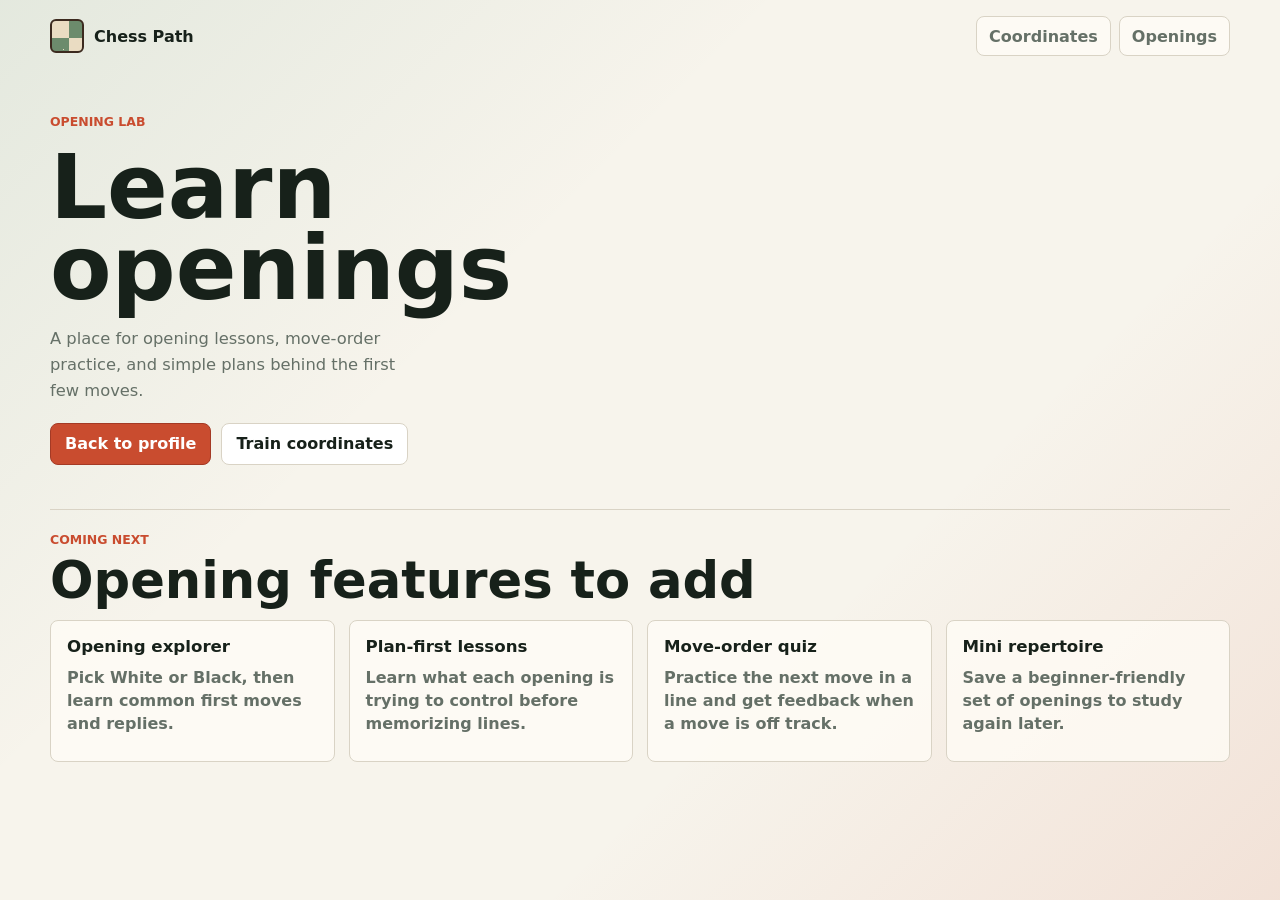
==== openings.html @ ea88ca1f "Add profile dashboard" ====
<!doctype html>
<html lang="en">
  <head>
    <meta charset="utf-8">
    <meta name="viewport" content="width=device-width, initial-scale=1">
    <title>Learn Chess Openings</title>
    <link rel="stylesheet" href="styles.css">
  </head>
  <body class="has-nav">
    <header class="top-nav" aria-label="Main navigation">
      <a class="brand" href="index.html" aria-label="Chess Path home">
        <span class="brand-mark" aria-hidden="true"></span>
        <span>Chess Path</span>
      </a>
      <nav class="nav-links" aria-label="Lessons">
        <a href="coordinates.html">Coordinates</a>
        <a href="openings.html">Openings</a>
      </nav>
    </header>

    <main class="detail-shell">
      <section class="detail-hero" aria-labelledby="openings-title">
        <p class="eyebrow">Opening Lab</p>
        <h1 id="openings-title">Learn openings</h1>
        <p class="prompt-copy">
          A place for opening lessons, move-order practice, and simple plans behind the first few moves.
        </p>
        <div class="page-actions" aria-label="Page actions">
          <a class="primary-link" href="index.html">Back to profile</a>
          <a class="secondary-link" href="coordinates.html">Train coordinates</a>
        </div>
      </section>

      <section class="roadmap-panel" aria-labelledby="roadmap-title">
        <div class="section-heading">
          <p class="eyebrow">Coming Next</p>
          <h2 id="roadmap-title">Opening features to add</h2>
        </div>
        <div class="roadmap-grid">
          <article>
            <strong>Opening explorer</strong>
            <span>Pick White or Black, then learn common first moves and replies.</span>
          </article>
          <article>
            <strong>Plan-first lessons</strong>
            <span>Learn what each opening is trying to control before memorizing lines.</span>
          </article>
          <article>
            <strong>Move-order quiz</strong>
            <span>Practice the next move in a line and get feedback when a move is off track.</span>
          </article>
          <article>
            <strong>Mini repertoire</strong>
            <span>Save a beginner-friendly set of openings to study again later.</span>
          </article>
        </div>
      </section>
    </main>
  </body>
</html>
---- styles.css ----
:root {
  color-scheme: light;
  --ink: #17211a;
  --muted: #657067;
  --paper: #f7f4ec;
  --panel: #fffdf7;
  --line: #d9d3c5;
  --light-square: #eadcc2;
  --dark-square: #6c8b6c;
  --dark-square-hover: #5f7f61;
  --accent: #c94c2f;
  --accent-soft: #f3c6b5;
  --success: #227653;
  --error: #b53535;
  --shadow: 0 24px 60px rgba(23, 33, 26, 0.16);
}

* {
  box-sizing: border-box;
}

a {
  color: inherit;
  text-decoration: none;
}

body {
  margin: 0;
  min-height: 100vh;
  font-family: Inter, ui-sans-serif, system-ui, -apple-system, BlinkMacSystemFont, "Segoe UI", sans-serif;
  color: var(--ink);
  background:
    linear-gradient(135deg, rgba(34, 118, 83, 0.09), transparent 36%),
    linear-gradient(315deg, rgba(201, 76, 47, 0.11), transparent 34%),
    var(--paper);
}

.top-nav {
  width: min(1180px, calc(100% - 32px));
  min-height: 72px;
  margin: 0 auto;
  display: flex;
  align-items: center;
  justify-content: space-between;
  gap: 16px;
}

.brand,
.nav-links a {
  min-height: 40px;
  display: inline-flex;
  align-items: center;
  border-radius: 8px;
  font-weight: 900;
}

.brand {
  gap: 10px;
}

.brand-mark {
  width: 34px;
  height: 34px;
  border: 2px solid #3c2a1f;
  border-radius: 6px;
  background:
    linear-gradient(45deg, var(--dark-square) 25%, transparent 25%),
    linear-gradient(-45deg, var(--dark-square) 25%, transparent 25%),
    linear-gradient(45deg, transparent 75%, var(--dark-square) 75%),
    linear-gradient(-45deg, transparent 75%, var(--dark-square) 75%),
    var(--light-square);
  background-position: 0 0, 0 17px, 17px -17px, -17px 0;
  background-size: 34px 34px;
}

.nav-links {
  display: flex;
  flex-wrap: wrap;
  justify-content: flex-end;
  gap: 8px;
}

.nav-links a {
  padding: 0 12px;
  border: 1px solid var(--line);
  color: var(--muted);
  background: rgba(255, 253, 247, 0.74);
}

.nav-links a:hover,
.nav-links a:focus-visible {
  color: var(--ink);
  border-color: var(--accent);
  outline: none;
}

button,
input {
  font: inherit;
}

.app-shell {
  width: min(1180px, calc(100% - 32px));
  min-height: 100vh;
  margin: 0 auto;
  display: grid;
  align-items: center;
  padding: 32px 0;
}

.has-nav .app-shell {
  min-height: calc(100vh - 72px);
  padding-top: 16px;
}

.profile-shell,
.detail-shell {
  width: min(1180px, calc(100% - 32px));
  margin: 0 auto;
}

.profile-shell {
  min-height: calc(100vh - 72px);
  display: grid;
  align-items: center;
  padding: 24px 0 44px;
}

.profile-layout {
  display: grid;
  grid-template-columns: minmax(280px, 360px) minmax(0, 1fr);
  gap: clamp(24px, 5vw, 56px);
  align-items: start;
}

.profile-panel {
  display: grid;
  gap: 18px;
  padding: 24px;
  border: 1px solid var(--line);
  border-radius: 8px;
  background: rgba(255, 253, 247, 0.82);
  box-shadow: 0 18px 44px rgba(23, 33, 26, 0.1);
}

.avatar-board {
  width: 104px;
  aspect-ratio: 1;
  display: grid;
  grid-template-columns: repeat(4, 1fr);
  border: 6px solid #3c2a1f;
  border-radius: 8px;
  overflow: hidden;
}

.avatar-board span {
  background: var(--light-square);
}

.avatar-board span:nth-child(5),
.avatar-board span:nth-child(7),
.avatar-board span:nth-child(10),
.avatar-board span:nth-child(12),
.avatar-board span:nth-child(2),
.avatar-board span:nth-child(4),
.avatar-board span:nth-child(13),
.avatar-board span:nth-child(15) {
  background: var(--dark-square);
}

.profile-panel h1 {
  max-width: none;
  font-size: clamp(2.2rem, 5vw, 4.6rem);
}

.profile-stats {
  display: grid;
  gap: 0;
  margin: 4px 0 0;
  border-top: 1px solid var(--line);
}

.profile-stats div {
  display: flex;
  justify-content: space-between;
  gap: 14px;
  padding: 12px 0;
  border-bottom: 1px solid var(--line);
}

.profile-stats dt {
  color: var(--muted);
  font-weight: 800;
}

.profile-stats dd {
  margin: 0;
  font-weight: 900;
  text-align: right;
}

.feature-area {
  display: grid;
  gap: 20px;
}

.section-heading {
  display: grid;
  gap: 8px;
}

.section-heading h2,
.future-panel h2,
.roadmap-panel h2 {
  margin: 0;
  font-size: clamp(1.8rem, 4vw, 3.2rem);
  line-height: 1;
}

.feature-grid {
  display: grid;
  grid-template-columns: repeat(2, minmax(0, 1fr));
  gap: 14px;
}

.feature-card {
  min-height: 118px;
  display: grid;
  grid-template-columns: 52px minmax(0, 1fr) auto;
  gap: 14px;
  align-items: center;
  padding: 16px;
  border: 1px solid var(--line);
  border-radius: 8px;
  background: rgba(255, 253, 247, 0.78);
  box-shadow: 0 12px 30px rgba(23, 33, 26, 0.08);
}

.feature-card:hover,
.feature-card:focus-visible {
  transform: translateY(-2px);
  border-color: var(--accent);
  outline: none;
}

.feature-icon {
  position: relative;
  width: 48px;
  height: 48px;
  border: 1px solid var(--line);
  border-radius: 8px;
  background: #fffaf0;
  overflow: hidden;
}

.grid-icon {
  background:
    linear-gradient(90deg, transparent 47%, rgba(23, 33, 26, 0.38) 48%, rgba(23, 33, 26, 0.38) 52%, transparent 53%),
    linear-gradient(0deg, transparent 47%, rgba(23, 33, 26, 0.38) 48%, rgba(23, 33, 26, 0.38) 52%, transparent 53%),
    var(--light-square);
}

.opening-icon::before,
.opening-icon::after,
.tactics-icon::before,
.tactics-icon::after,
.endgame-icon::before,
.endgame-icon::after,
.review-icon::before,
.review-icon::after,
.challenge-icon::before,
.challenge-icon::after {
  content: "";
  position: absolute;
  background: var(--accent);
}

.opening-icon::before {
  width: 28px;
  height: 4px;
  left: 10px;
  top: 22px;
}

.opening-icon::after {
  width: 4px;
  height: 30px;
  left: 22px;
  top: 9px;
  transform: rotate(36deg);
}

.tactics-icon::before {
  width: 28px;
  height: 6px;
  left: 10px;
  top: 21px;
}

.tactics-icon::after {
  width: 6px;
  height: 28px;
  left: 21px;
  top: 10px;
}

.endgame-icon::before {
  width: 24px;
  height: 24px;
  left: 12px;
  top: 8px;
  border-radius: 50% 50% 4px 4px;
  background: var(--dark-square);
}

.endgame-icon::after {
  width: 30px;
  height: 6px;
  left: 9px;
  bottom: 8px;
  background: var(--dark-square);
}

.review-icon::before {
  width: 26px;
  height: 18px;
  left: 11px;
  top: 10px;
  border: 3px solid var(--dark-square);
  background: transparent;
}

.review-icon::after {
  width: 18px;
  height: 4px;
  left: 15px;
  bottom: 12px;
  box-shadow: 0 7px 0 var(--accent);
}

.challenge-icon::before {
  width: 22px;
  height: 22px;
  left: 13px;
  top: 13px;
  border-radius: 50%;
  background: var(--accent-soft);
}

.challenge-icon::after {
  width: 10px;
  height: 10px;
  left: 19px;
  top: 19px;
  border-radius: 50%;
}

.feature-copy {
  display: grid;
  gap: 6px;
  min-width: 0;
}

.feature-copy strong {
  font-size: 1.05rem;
}

.feature-copy span {
  color: var(--muted);
  line-height: 1.45;
}

.feature-status {
  align-self: start;
  min-width: 58px;
  padding: 5px 8px;
  border: 1px solid var(--line);
  border-radius: 8px;
  color: var(--muted);
  background: #ffffff;
  font-size: 0.75rem;
  font-weight: 900;
  text-align: center;
}

.feature-card.ready .feature-status {
  color: var(--success);
  border-color: rgba(34, 118, 83, 0.35);
}

.feature-card.next .feature-status {
  color: var(--accent);
  border-color: rgba(201, 76, 47, 0.35);
}

.future-panel,
.roadmap-panel {
  display: grid;
  gap: 14px;
  margin-top: 10px;
  padding-top: 22px;
  border-top: 1px solid var(--line);
}

.idea-list {
  display: grid;
  gap: 10px;
  margin: 0;
  padding-left: 20px;
  color: var(--muted);
  line-height: 1.5;
  font-weight: 700;
}

.detail-shell {
  display: grid;
  gap: 34px;
  padding: 42px 0 52px;
}

.detail-hero {
  display: grid;
  gap: 18px;
  max-width: 720px;
}

.detail-hero h1 {
  max-width: none;
}

.page-actions {
  display: flex;
  flex-wrap: wrap;
  gap: 10px;
}

.primary-link,
.secondary-link {
  min-height: 42px;
  display: inline-flex;
  align-items: center;
  border-radius: 8px;
  padding: 0 14px;
  font-weight: 900;
}

.primary-link {
  color: #fff;
  background: var(--accent);
  border: 1px solid #a43a25;
}

.secondary-link {
  color: var(--ink);
  background: #ffffff;
  border: 1px solid var(--line);
}

.roadmap-grid {
  display: grid;
  grid-template-columns: repeat(4, minmax(0, 1fr));
  gap: 14px;
}

.roadmap-grid article {
  min-height: 142px;
  display: grid;
  gap: 10px;
  align-content: start;
  padding: 16px;
  border: 1px solid var(--line);
  border-radius: 8px;
  background: rgba(255, 253, 247, 0.78);
}

.roadmap-grid strong {
  font-size: 1.04rem;
}

.roadmap-grid span {
  color: var(--muted);
  line-height: 1.45;
  font-weight: 700;
}

.trainer {
  display: grid;
  grid-template-columns: minmax(280px, 390px) minmax(320px, 1fr);
  gap: clamp(24px, 5vw, 64px);
  align-items: center;
}

.lesson-panel {
  display: grid;
  gap: 20px;
}

.eyebrow {
  margin: 0;
  color: var(--accent);
  font-size: 0.78rem;
  font-weight: 800;
  letter-spacing: 0;
  text-transform: uppercase;
}

h1 {
  margin: 0;
  font-size: clamp(2.4rem, 7vw, 5.8rem);
  line-height: 0.9;
  letter-spacing: 0;
  max-width: 8ch;
}

.prompt-copy {
  margin: 0;
  max-width: 36ch;
  color: var(--muted);
  font-size: 1.02rem;
  line-height: 1.6;
}

.target-card,
.stats-grid,
.controls {
  border: 1px solid var(--line);
  background: rgba(255, 253, 247, 0.78);
  box-shadow: 0 12px 36px rgba(23, 33, 26, 0.08);
  backdrop-filter: blur(10px);
}

.target-card {
  display: grid;
  gap: 6px;
  width: min(100%, 300px);
  padding: 18px;
  border-radius: 8px;
}

.target-label,
.stats-grid span {
  color: var(--muted);
  font-size: 0.78rem;
  font-weight: 700;
  text-transform: uppercase;
}

#target-square {
  font-size: clamp(3rem, 8vw, 5rem);
  line-height: 0.95;
}

.feedback {
  min-height: 1.45em;
  color: var(--muted);
  font-weight: 700;
}

.feedback.correct {
  color: var(--success);
}

.feedback.wrong {
  color: var(--error);
}

.stats-grid {
  display: grid;
  grid-template-columns: repeat(3, minmax(0, 1fr));
  width: min(100%, 380px);
  border-radius: 8px;
  overflow: hidden;
}

.stats-grid div {
  display: grid;
  gap: 4px;
  padding: 14px;
}

.stats-grid div + div {
  border-left: 1px solid var(--line);
}

.stats-grid strong {
  font-size: 1.45rem;
}

.controls {
  display: flex;
  flex-wrap: wrap;
  gap: 10px;
  width: min(100%, 480px);
  padding: 12px;
  border-radius: 8px;
}

button {
  min-height: 42px;
  border: 1px solid #a43a25;
  border-radius: 8px;
  padding: 0 14px;
  color: #fff;
  background: var(--accent);
  font-weight: 800;
  cursor: pointer;
}

button:hover {
  filter: brightness(0.94);
}

button.secondary {
  color: var(--ink);
  border-color: var(--line);
  background: #ffffff;
}

.toggle {
  min-height: 42px;
  display: inline-flex;
  align-items: center;
  gap: 8px;
  padding: 0 8px;
  color: var(--muted);
  font-weight: 700;
  cursor: pointer;
}

.toggle input {
  width: 18px;
  height: 18px;
  accent-color: var(--accent);
}

.board-wrap {
  display: grid;
  place-items: center;
}

.board {
  width: min(78vh, 100%, 720px);
  aspect-ratio: 1;
  display: grid;
  grid-template-columns: repeat(8, 1fr);
  grid-template-rows: repeat(8, 1fr);
  border: clamp(8px, 1.6vw, 18px) solid #3c2a1f;
  border-radius: 8px;
  overflow: hidden;
  box-shadow: var(--shadow);
  background: #3c2a1f;
}

.square {
  position: relative;
  border: 0;
  border-radius: 0;
  padding: 0;
  color: var(--ink);
  display: grid;
  place-items: center;
  background: var(--light-square);
  cursor: pointer;
}

.square.dark {
  color: #fff8e9;
  background: var(--dark-square);
}

.square:hover,
.square:focus-visible {
  outline: 4px solid rgba(201, 76, 47, 0.72);
  outline-offset: -4px;
  z-index: 2;
}

.square.dark:hover,
.square.dark:focus-visible {
  background: var(--dark-square-hover);
}

.square.recent-correct::after,
.square.recent-wrong::after {
  content: "";
  position: absolute;
  inset: 10%;
  border: 4px solid;
  border-radius: 999px;
  pointer-events: none;
}

.square.recent-correct::after {
  border-color: var(--success);
}

.square.recent-wrong::after {
  border-color: var(--error);
}

.coord {
  position: absolute;
  left: 7%;
  bottom: 5%;
  font-size: clamp(0.62rem, 1.4vw, 0.95rem);
  font-weight: 900;
  opacity: 0.82;
  pointer-events: none;
}

.rank-label {
  top: 5%;
  bottom: auto;
}

.board.hide-labels .coord {
  opacity: 0;
}

@media (max-width: 840px) {
  .top-nav {
    min-height: auto;
    align-items: flex-start;
    padding: 16px 0 0;
  }

  .profile-shell,
  .detail-shell {
    width: min(100% - 20px, 1180px);
  }

  .profile-shell {
    align-items: start;
    padding-top: 22px;
  }

  .profile-layout,
  .feature-grid,
  .roadmap-grid {
    grid-template-columns: 1fr;
  }

  .profile-panel {
    padding: 18px;
  }

  .feature-card {
    grid-template-columns: 48px minmax(0, 1fr);
  }

  .feature-status {
    grid-column: 2;
    justify-self: start;
  }

  .app-shell {
    align-items: start;
    padding: 22px 0 32px;
  }

  .trainer {
    grid-template-columns: 1fr;
    gap: 22px;
  }

  .lesson-panel {
    gap: 14px;
  }

  h1 {
    max-width: none;
    font-size: clamp(2.45rem, 16vw, 4.6rem);
  }

  .target-card,
  .stats-grid,
  .controls {
    width: 100%;
  }

  .board {
    width: min(100%, 680px);
  }
}

@media (max-width: 480px) {
  .top-nav {
    width: min(100% - 20px, 1180px);
    display: grid;
    gap: 12px;
  }

  .nav-links {
    justify-content: stretch;
  }

  .nav-links a {
    flex: 1;
    justify-content: center;
  }

  .app-shell {
    width: min(100% - 20px, 1180px);
  }

  .profile-panel h1,
  .detail-hero h1 {
    font-size: clamp(2.4rem, 15vw, 4rem);
  }

  .feature-card {
    min-height: 126px;
    padding: 14px;
  }

  .stats-grid strong {
    font-size: 1.2rem;
  }

  .stats-grid div {
    padding: 10px;
  }

  .controls {
    display: grid;
    grid-template-columns: 1fr 1fr;
  }

  .toggle {
    justify-content: center;
    grid-column: span 1;
    padding: 0 4px;
  }
}
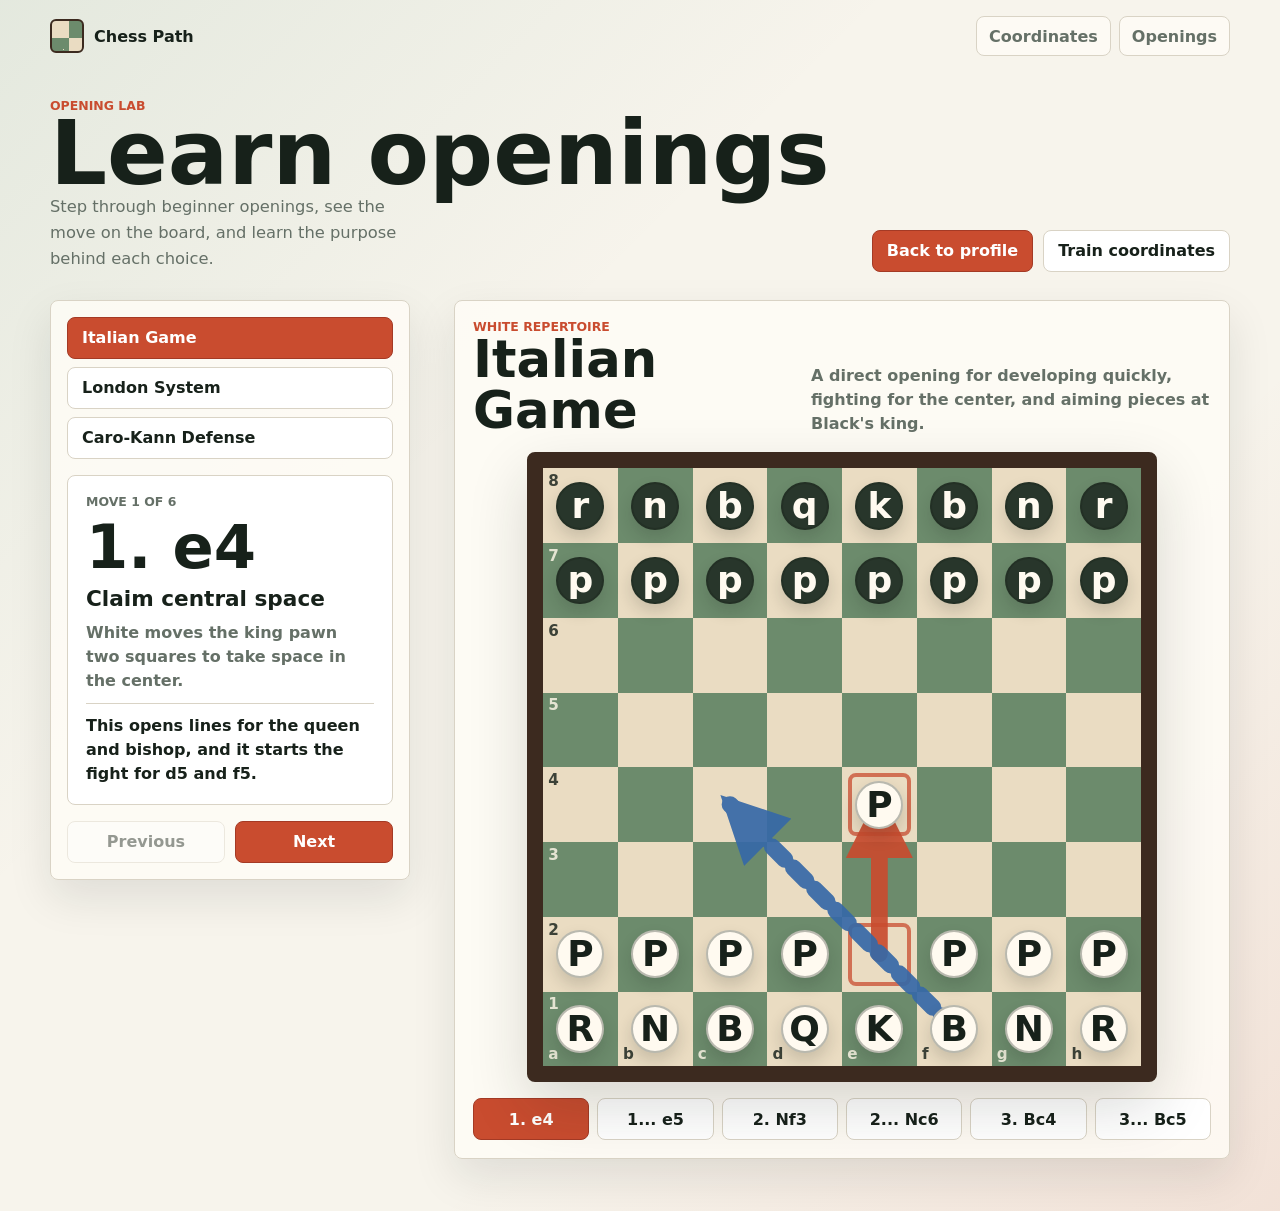
==== commit d513f64c: "add 3 openings" ====
--- a/openings.html
+++ b/openings.html
@@ -18,43 +18,58 @@
       </nav>
     </header>
 
-    <main class="detail-shell">
-      <section class="detail-hero" aria-labelledby="openings-title">
-        <p class="eyebrow">Opening Lab</p>
-        <h1 id="openings-title">Learn openings</h1>
-        <p class="prompt-copy">
-          A place for opening lessons, move-order practice, and simple plans behind the first few moves.
-        </p>
+    <main class="opening-shell">
+      <section class="opening-hero" aria-labelledby="openings-title">
+        <div>
+          <p class="eyebrow">Opening Lab</p>
+          <h1 id="openings-title">Learn openings</h1>
+          <p class="prompt-copy">
+            Step through beginner openings, see the move on the board, and learn the purpose behind each choice.
+          </p>
+        </div>
         <div class="page-actions" aria-label="Page actions">
           <a class="primary-link" href="index.html">Back to profile</a>
           <a class="secondary-link" href="coordinates.html">Train coordinates</a>
         </div>
       </section>
 
-      <section class="roadmap-panel" aria-labelledby="roadmap-title">
-        <div class="section-heading">
-          <p class="eyebrow">Coming Next</p>
-          <h2 id="roadmap-title">Opening features to add</h2>
+      <section class="opening-lab" aria-label="Interactive opening lesson">
+        <div class="opening-sidebar">
+          <div class="opening-tabs" id="opening-tabs" aria-label="Choose an opening"></div>
+
+          <div class="opening-explainer" aria-live="polite">
+            <span class="target-label" id="opening-move-counter">Move 1 of 1</span>
+            <strong id="opening-move">1. e4</strong>
+            <h2 id="opening-step-title">Control the center</h2>
+            <p id="opening-step-text"></p>
+            <p id="opening-motivation" class="motivation"></p>
+          </div>
+
+          <div class="opening-controls" aria-label="Move controls">
+            <button id="previous-move" class="secondary" type="button">Previous</button>
+            <button id="next-move" type="button">Next</button>
+          </div>
         </div>
-        <div class="roadmap-grid">
-          <article>
-            <strong>Opening explorer</strong>
-            <span>Pick White or Black, then learn common first moves and replies.</span>
-          </article>
-          <article>
-            <strong>Plan-first lessons</strong>
-            <span>Learn what each opening is trying to control before memorizing lines.</span>
-          </article>
-          <article>
-            <strong>Move-order quiz</strong>
-            <span>Practice the next move in a line and get feedback when a move is off track.</span>
-          </article>
-          <article>
-            <strong>Mini repertoire</strong>
-            <span>Save a beginner-friendly set of openings to study again later.</span>
-          </article>
+
+        <div class="opening-board-panel">
+          <div class="opening-heading">
+            <div>
+              <p class="eyebrow" id="opening-side">White repertoire</p>
+              <h2 id="opening-name">Italian Game</h2>
+            </div>
+            <p id="opening-summary"></p>
+          </div>
+
+          <div class="opening-board-wrap">
+            <div id="opening-board" class="opening-board" role="grid" aria-label="Opening demonstration board"></div>
+            <svg id="opening-arrows" class="opening-arrows" viewBox="0 0 100 100" aria-hidden="true"></svg>
+          </div>
+
+          <div id="move-list" class="move-list" aria-label="Opening moves"></div>
         </div>
       </section>
     </main>
+
+    <script src="openings.js"></script>
   </body>
 </html>
--- a/styles.css
+++ b/styles.css
@@ -418,6 +418,265 @@
   padding: 42px 0 52px;
 }
 
+.opening-shell {
+  width: min(1180px, calc(100% - 32px));
+  margin: 0 auto;
+  padding: 26px 0 52px;
+}
+
+.opening-hero {
+  display: flex;
+  align-items: end;
+  justify-content: space-between;
+  gap: 24px;
+  margin-bottom: 28px;
+}
+
+.opening-hero h1 {
+  max-width: none;
+}
+
+.opening-lab {
+  display: grid;
+  grid-template-columns: minmax(280px, 360px) minmax(0, 1fr);
+  gap: clamp(24px, 4vw, 44px);
+  align-items: start;
+}
+
+.opening-sidebar,
+.opening-board-panel {
+  border: 1px solid var(--line);
+  border-radius: 8px;
+  background: rgba(255, 253, 247, 0.82);
+  box-shadow: 0 18px 44px rgba(23, 33, 26, 0.1);
+}
+
+.opening-sidebar {
+  display: grid;
+  gap: 16px;
+  padding: 16px;
+}
+
+.opening-tabs {
+  display: grid;
+  grid-template-columns: 1fr;
+  gap: 8px;
+}
+
+.opening-tab,
+.move-step {
+  min-height: 42px;
+  border: 1px solid var(--line);
+  color: var(--ink);
+  background: #ffffff;
+}
+
+.opening-tab {
+  justify-content: start;
+  text-align: left;
+}
+
+.opening-tab[aria-pressed="true"],
+.move-step[aria-current="step"] {
+  color: #ffffff;
+  border-color: #a43a25;
+  background: var(--accent);
+}
+
+.opening-explainer {
+  display: grid;
+  gap: 10px;
+  padding: 18px;
+  border: 1px solid var(--line);
+  border-radius: 8px;
+  background: #ffffff;
+}
+
+#opening-move {
+  font-size: clamp(2.1rem, 5vw, 3.8rem);
+  line-height: 0.95;
+}
+
+.opening-explainer h2 {
+  margin: 0;
+  font-size: 1.35rem;
+  line-height: 1.12;
+}
+
+.opening-explainer p {
+  margin: 0;
+  color: var(--muted);
+  line-height: 1.5;
+  font-weight: 700;
+}
+
+.opening-explainer .motivation {
+  padding-top: 10px;
+  border-top: 1px solid var(--line);
+  color: var(--ink);
+}
+
+.opening-controls {
+  display: grid;
+  grid-template-columns: 1fr 1fr;
+  gap: 10px;
+}
+
+button:disabled {
+  opacity: 0.45;
+  cursor: not-allowed;
+  filter: none;
+}
+
+.opening-board-panel {
+  display: grid;
+  gap: 16px;
+  padding: 18px;
+}
+
+.opening-heading {
+  display: grid;
+  grid-template-columns: minmax(0, 0.8fr) minmax(220px, 1fr);
+  gap: 18px;
+  align-items: end;
+}
+
+.opening-heading h2 {
+  margin: 0;
+  font-size: clamp(1.8rem, 4vw, 3.4rem);
+  line-height: 1;
+}
+
+.opening-heading p {
+  margin: 0;
+}
+
+#opening-summary {
+  color: var(--muted);
+  line-height: 1.5;
+  font-weight: 700;
+}
+
+.opening-board-wrap {
+  position: relative;
+  width: min(70vh, 100%, 640px);
+  aspect-ratio: 1;
+  justify-self: center;
+}
+
+.opening-board {
+  width: 100%;
+  height: 100%;
+  display: grid;
+  grid-template-columns: repeat(8, 1fr);
+  grid-template-rows: repeat(8, 1fr);
+  border: clamp(8px, 1.4vw, 16px) solid #3c2a1f;
+  border-radius: 8px;
+  overflow: hidden;
+  background: #3c2a1f;
+  box-shadow: var(--shadow);
+}
+
+.opening-square {
+  position: relative;
+  display: grid;
+  place-items: center;
+  background: var(--light-square);
+}
+
+.opening-square.dark {
+  color: #fff8e9;
+  background: var(--dark-square);
+}
+
+.opening-square.is-highlighted::after {
+  content: "";
+  position: absolute;
+  inset: 8%;
+  border: 4px solid rgba(201, 76, 47, 0.75);
+  border-radius: 8px;
+  pointer-events: none;
+}
+
+.opening-piece {
+  width: 64%;
+  aspect-ratio: 1;
+  display: grid;
+  place-items: center;
+  border: 2px solid rgba(23, 33, 26, 0.3);
+  border-radius: 50%;
+  font-size: clamp(1.1rem, 4vw, 2.25rem);
+  font-weight: 900;
+  line-height: 1;
+  box-shadow: 0 8px 16px rgba(23, 33, 26, 0.16);
+  z-index: 1;
+}
+
+.opening-piece.white {
+  color: var(--ink);
+  background: #fffaf0;
+}
+
+.opening-piece.black {
+  color: #fffaf0;
+  background: #28362b;
+}
+
+.opening-arrows {
+  position: absolute;
+  inset: clamp(8px, 1.4vw, 16px);
+  width: calc(100% - clamp(16px, 2.8vw, 32px));
+  height: calc(100% - clamp(16px, 2.8vw, 32px));
+  pointer-events: none;
+  overflow: visible;
+}
+
+.opening-arrow {
+  stroke-width: 2.8;
+  stroke-linecap: round;
+  opacity: 0.92;
+}
+
+.opening-arrow.move {
+  stroke: var(--accent);
+}
+
+.opening-arrow.idea {
+  stroke: #3669a7;
+  stroke-dasharray: 3 2;
+}
+
+.opening-arrow.pressure {
+  stroke: #9d3030;
+}
+
+.opening-arrow.defense {
+  stroke: var(--success);
+  stroke-dasharray: 4 2;
+}
+
+#arrow-move path {
+  fill: var(--accent);
+}
+
+#arrow-idea path {
+  fill: #3669a7;
+}
+
+#arrow-pressure path {
+  fill: #9d3030;
+}
+
+#arrow-defense path {
+  fill: var(--success);
+}
+
+.move-list {
+  display: grid;
+  grid-template-columns: repeat(auto-fit, minmax(82px, 1fr));
+  gap: 8px;
+}
+
 .detail-hero {
   display: grid;
   gap: 18px;
@@ -725,7 +984,8 @@
   }
 
   .profile-shell,
-  .detail-shell {
+  .detail-shell,
+  .opening-shell {
     width: min(100% - 20px, 1180px);
   }
 
@@ -736,8 +996,19 @@
 
   .profile-layout,
   .feature-grid,
-  .roadmap-grid {
+  .roadmap-grid,
+  .opening-lab,
+  .opening-heading {
     grid-template-columns: 1fr;
+  }
+
+  .opening-hero {
+    display: grid;
+    align-items: start;
+  }
+
+  .opening-board-wrap {
+    width: min(100%, 640px);
   }
 
   .profile-panel {
@@ -808,6 +1079,10 @@
     font-size: clamp(2.4rem, 15vw, 4rem);
   }
 
+  .opening-hero h1 {
+    font-size: clamp(2.4rem, 15vw, 4rem);
+  }
+
   .feature-card {
     min-height: 126px;
     padding: 14px;
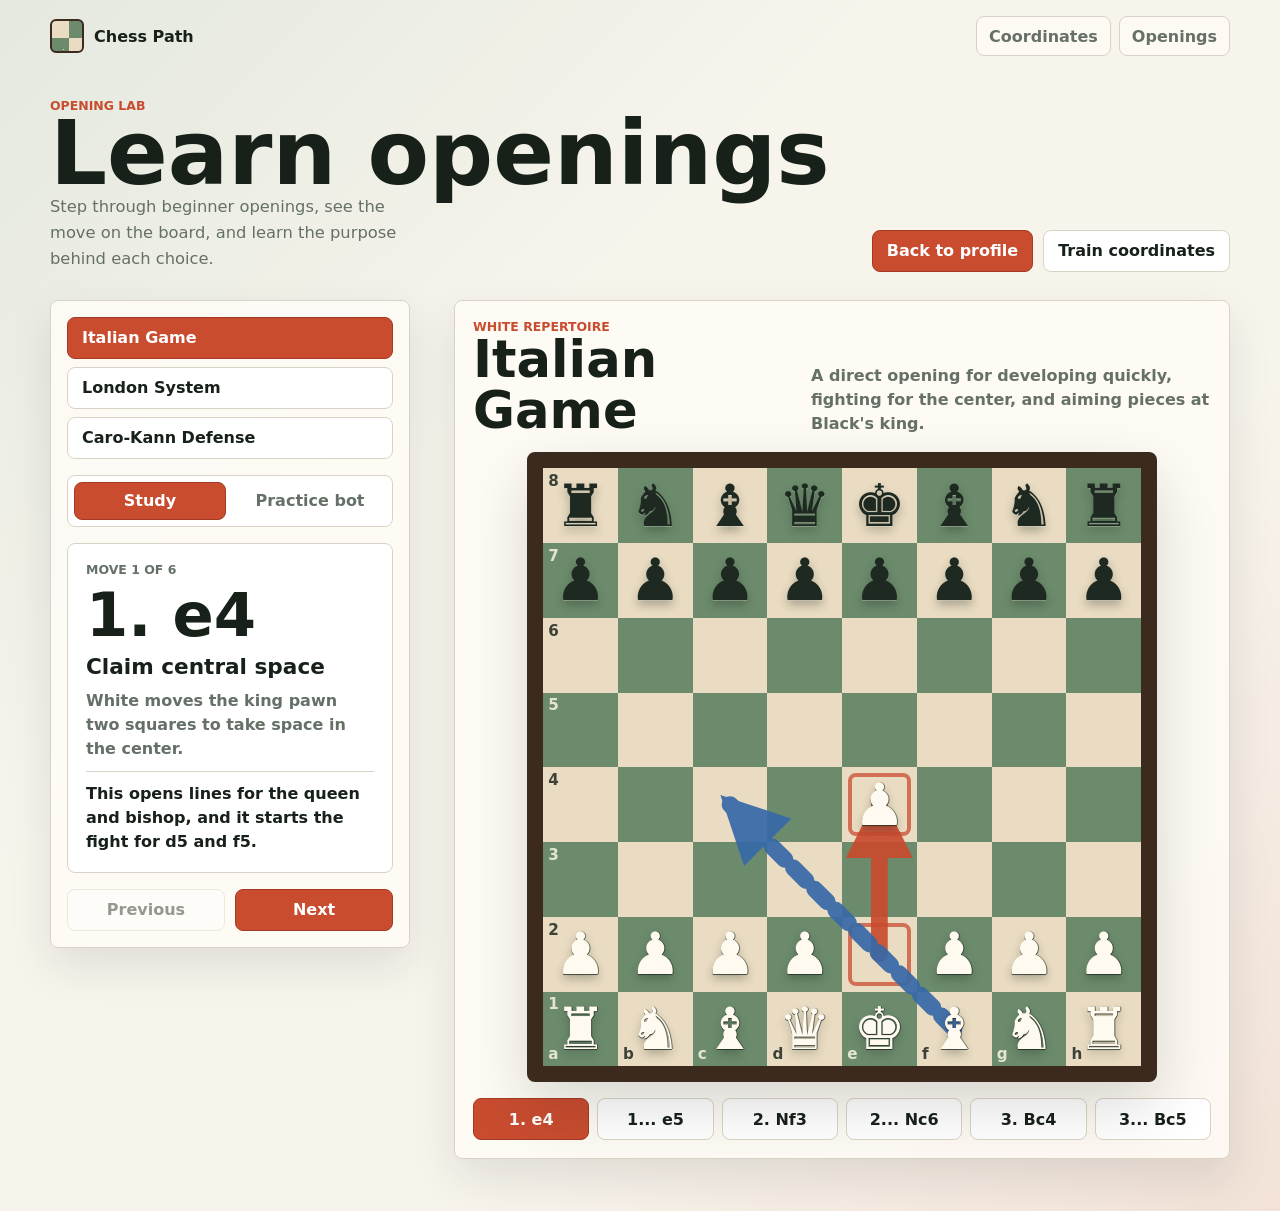
==== commit 00b1ad41: "add bot" ====
--- a/openings.html
+++ b/openings.html
@@ -37,17 +37,24 @@
         <div class="opening-sidebar">
           <div class="opening-tabs" id="opening-tabs" aria-label="Choose an opening"></div>
 
+          <div class="mode-switch" aria-label="Opening mode">
+            <button id="study-mode" class="mode-button" type="button" aria-pressed="true">Study</button>
+            <button id="practice-mode" class="mode-button" type="button" aria-pressed="false">Practice bot</button>
+          </div>
+
           <div class="opening-explainer" aria-live="polite">
             <span class="target-label" id="opening-move-counter">Move 1 of 1</span>
             <strong id="opening-move">1. e4</strong>
             <h2 id="opening-step-title">Control the center</h2>
             <p id="opening-step-text"></p>
             <p id="opening-motivation" class="motivation"></p>
+            <p id="practice-status" class="practice-status" hidden></p>
           </div>
 
           <div class="opening-controls" aria-label="Move controls">
             <button id="previous-move" class="secondary" type="button">Previous</button>
             <button id="next-move" type="button">Next</button>
+            <button id="restart-practice" class="secondary" type="button" hidden>Restart practice</button>
           </div>
         </div>
 
--- a/styles.css
+++ b/styles.css
@@ -19,6 +19,10 @@
   box-sizing: border-box;
 }
 
+[hidden] {
+  display: none !important;
+}
+
 a {
   color: inherit;
   text-decoration: none;
@@ -463,6 +467,29 @@
   gap: 8px;
 }
 
+.mode-switch {
+  display: grid;
+  grid-template-columns: 1fr 1fr;
+  gap: 8px;
+  padding: 6px;
+  border: 1px solid var(--line);
+  border-radius: 8px;
+  background: #ffffff;
+}
+
+.mode-button {
+  min-height: 38px;
+  border-color: transparent;
+  color: var(--muted);
+  background: transparent;
+}
+
+.mode-button[aria-pressed="true"] {
+  color: #ffffff;
+  border-color: #a43a25;
+  background: var(--accent);
+}
+
 .opening-tab,
 .move-step {
   min-height: 42px;
@@ -516,9 +543,17 @@
   color: var(--ink);
 }
 
+.practice-status {
+  padding: 12px;
+  border: 1px solid rgba(34, 118, 83, 0.26);
+  border-radius: 8px;
+  color: var(--ink) !important;
+  background: rgba(34, 118, 83, 0.08);
+}
+
 .opening-controls {
   display: grid;
-  grid-template-columns: 1fr 1fr;
+  grid-template-columns: repeat(auto-fit, minmax(130px, 1fr));
   gap: 10px;
 }
 
@@ -584,6 +619,17 @@
   background: var(--light-square);
 }
 
+.opening-board.is-practice .opening-square {
+  cursor: pointer;
+}
+
+.opening-board.is-practice .opening-square:hover,
+.opening-board.is-practice .opening-square:focus-visible {
+  outline: 4px solid rgba(201, 76, 47, 0.72);
+  outline-offset: -4px;
+  z-index: 2;
+}
+
 .opening-square.dark {
   color: #fff8e9;
   background: var(--dark-square);
@@ -598,28 +644,41 @@
   pointer-events: none;
 }
 
+.opening-square.is-selected::before {
+  content: "";
+  position: absolute;
+  inset: 7%;
+  border: 4px solid #3669a7;
+  border-radius: 8px;
+  pointer-events: none;
+}
+
 .opening-piece {
-  width: 64%;
-  aspect-ratio: 1;
+  width: 78%;
+  height: 78%;
   display: grid;
   place-items: center;
-  border: 2px solid rgba(23, 33, 26, 0.3);
-  border-radius: 50%;
-  font-size: clamp(1.1rem, 4vw, 2.25rem);
-  font-weight: 900;
+  font-family: "Apple Symbols", "Segoe UI Symbol", "Noto Sans Symbols 2", "DejaVu Sans", serif;
+  font-size: clamp(1.65rem, 5.2vw, 3.65rem);
+  font-weight: 400;
   line-height: 1;
-  box-shadow: 0 8px 16px rgba(23, 33, 26, 0.16);
+  text-shadow: 0 3px 8px rgba(23, 33, 26, 0.22);
   z-index: 1;
 }
 
 .opening-piece.white {
-  color: var(--ink);
-  background: #fffaf0;
+  color: #fffaf0;
+  text-shadow:
+    0 1px 0 rgba(23, 33, 26, 0.72),
+    1px 0 0 rgba(23, 33, 26, 0.54),
+    0 5px 10px rgba(23, 33, 26, 0.28);
 }
 
 .opening-piece.black {
-  color: #fffaf0;
-  background: #28362b;
+  color: #1e2a21;
+  text-shadow:
+    0 1px 0 rgba(255, 250, 240, 0.28),
+    0 5px 10px rgba(23, 33, 26, 0.3);
 }
 
 .opening-arrows {
@@ -677,6 +736,12 @@
   gap: 8px;
 }
 
+.move-step.is-complete {
+  color: var(--success);
+  border-color: rgba(34, 118, 83, 0.34);
+  background: rgba(34, 118, 83, 0.08);
+}
+
 .detail-hero {
   display: grid;
   gap: 18px;
@@ -873,6 +938,34 @@
   color: var(--ink);
   border-color: var(--line);
   background: #ffffff;
+}
+
+.opening-tab,
+.move-step,
+.mode-button {
+  border: 1px solid var(--line);
+  color: var(--ink);
+  background: #ffffff;
+}
+
+.mode-button {
+  border-color: transparent;
+  color: var(--muted);
+  background: transparent;
+}
+
+.opening-tab[aria-pressed="true"],
+.move-step[aria-current="step"],
+.mode-button[aria-pressed="true"] {
+  color: #ffffff;
+  border-color: #a43a25;
+  background: var(--accent);
+}
+
+.move-step.is-complete {
+  color: var(--success);
+  border-color: rgba(34, 118, 83, 0.34);
+  background: rgba(34, 118, 83, 0.08);
 }
 
 .toggle {
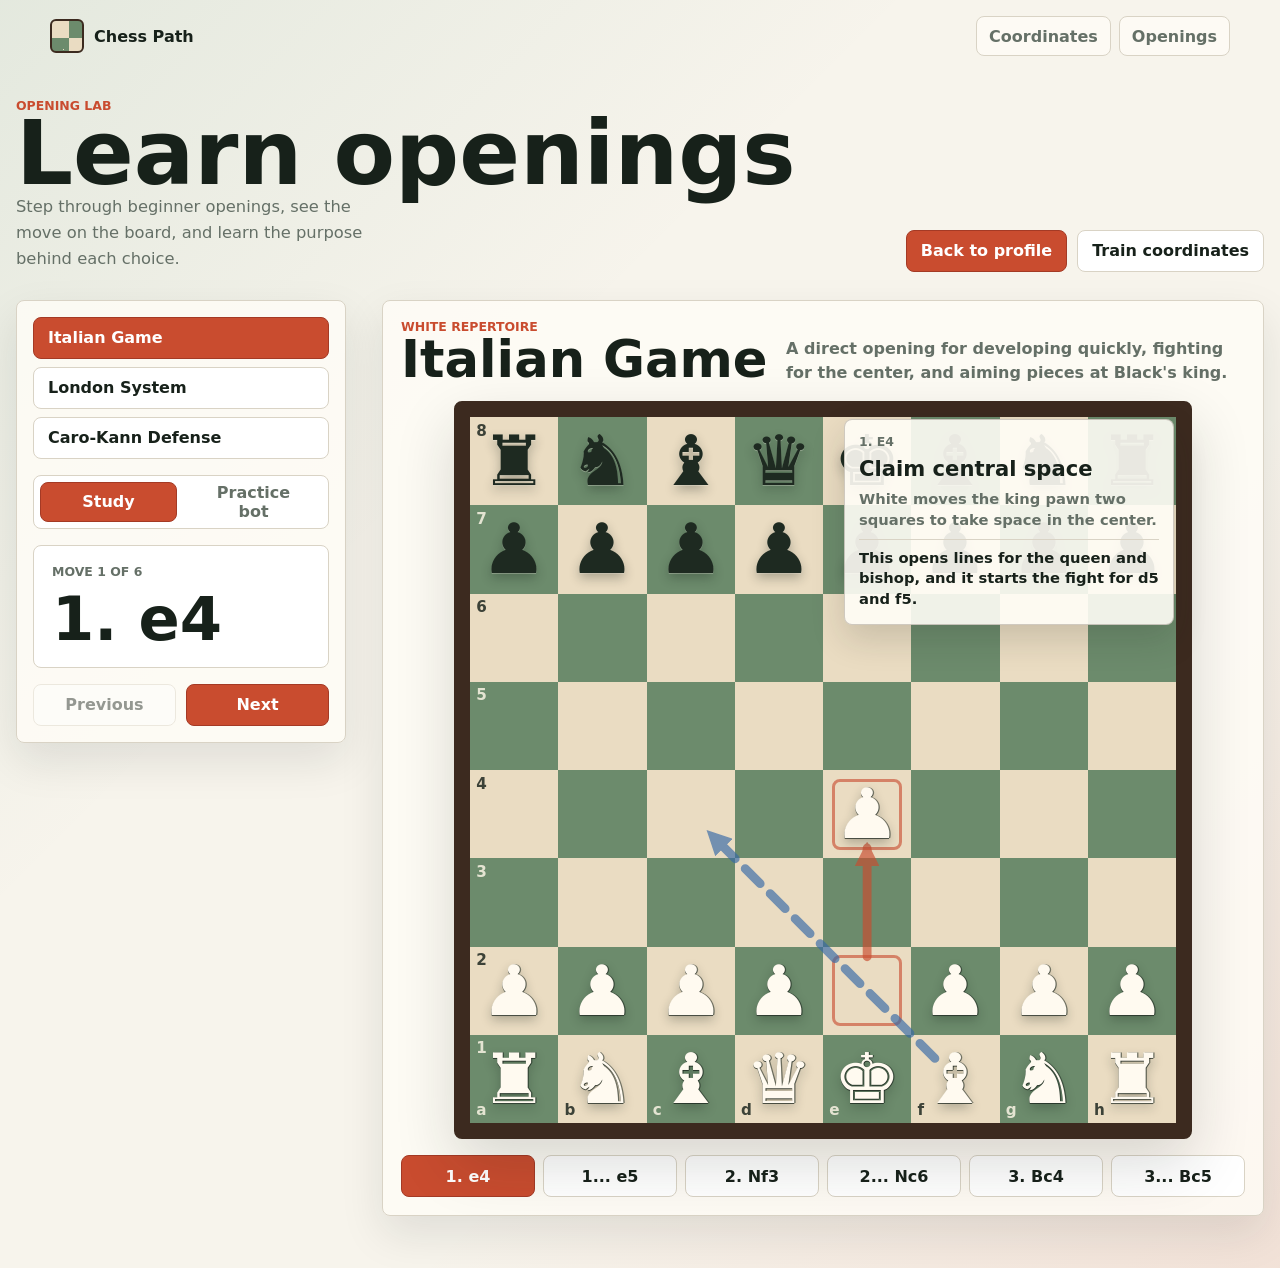
==== commit d4473a0a: "change animation, add sound etc" ====
--- a/openings.html
+++ b/openings.html
@@ -45,9 +45,6 @@
           <div class="opening-explainer" aria-live="polite">
             <span class="target-label" id="opening-move-counter">Move 1 of 1</span>
             <strong id="opening-move">1. e4</strong>
-            <h2 id="opening-step-title">Control the center</h2>
-            <p id="opening-step-text"></p>
-            <p id="opening-motivation" class="motivation"></p>
             <p id="practice-status" class="practice-status" hidden></p>
           </div>
 
@@ -68,8 +65,15 @@
           </div>
 
           <div class="opening-board-wrap">
-            <div id="opening-board" class="opening-board" role="grid" aria-label="Opening demonstration board"></div>
-            <svg id="opening-arrows" class="opening-arrows" viewBox="0 0 100 100" aria-hidden="true"></svg>
+            <div id="opening-board" class="opening-board" role="grid" aria-label="Opening demonstration board">
+              <svg id="opening-arrows" class="opening-arrows" viewBox="0 0 100 100" aria-hidden="true"></svg>
+            </div>
+            <aside id="board-message" class="board-message" aria-live="polite">
+              <span class="target-label" id="board-message-move">1. e4</span>
+              <h2 id="opening-step-title">Control the center</h2>
+              <p id="opening-step-text"></p>
+              <p id="opening-motivation" class="motivation"></p>
+            </aside>
           </div>
 
           <div id="move-list" class="move-list" aria-label="Opening moves"></div>
--- a/styles.css
+++ b/styles.css
@@ -423,7 +423,7 @@
 }
 
 .opening-shell {
-  width: min(1180px, calc(100% - 32px));
+  width: min(1320px, calc(100% - 32px));
   margin: 0 auto;
   padding: 26px 0 52px;
 }
@@ -442,8 +442,8 @@
 
 .opening-lab {
   display: grid;
-  grid-template-columns: minmax(280px, 360px) minmax(0, 1fr);
-  gap: clamp(24px, 4vw, 44px);
+  grid-template-columns: minmax(260px, 330px) minmax(0, 1fr);
+  gap: clamp(20px, 3vw, 36px);
   align-items: start;
 }
 
@@ -512,7 +512,7 @@
 
 .opening-explainer {
   display: grid;
-  gap: 10px;
+  gap: 12px;
   padding: 18px;
   border: 1px solid var(--line);
   border-radius: 8px;
@@ -524,23 +524,11 @@
   line-height: 0.95;
 }
 
-.opening-explainer h2 {
-  margin: 0;
-  font-size: 1.35rem;
-  line-height: 1.12;
-}
-
 .opening-explainer p {
   margin: 0;
   color: var(--muted);
   line-height: 1.5;
   font-weight: 700;
-}
-
-.opening-explainer .motivation {
-  padding-top: 10px;
-  border-top: 1px solid var(--line);
-  color: var(--ink);
 }
 
 .practice-status {
@@ -594,12 +582,13 @@
 
 .opening-board-wrap {
   position: relative;
-  width: min(70vh, 100%, 640px);
+  width: min(82vh, 100%, 780px);
   aspect-ratio: 1;
   justify-self: center;
 }
 
 .opening-board {
+  position: relative;
   width: 100%;
   height: 100%;
   display: grid;
@@ -638,8 +627,8 @@
 .opening-square.is-highlighted::after {
   content: "";
   position: absolute;
-  inset: 8%;
-  border: 4px solid rgba(201, 76, 47, 0.75);
+  inset: 10%;
+  border: 3px solid rgba(201, 76, 47, 0.62);
   border-radius: 8px;
   pointer-events: none;
 }
@@ -654,16 +643,18 @@
 }
 
 .opening-piece {
-  width: 78%;
-  height: 78%;
+  position: relative;
+  width: 84%;
+  height: 84%;
   display: grid;
   place-items: center;
   font-family: "Apple Symbols", "Segoe UI Symbol", "Noto Sans Symbols 2", "DejaVu Sans", serif;
-  font-size: clamp(1.65rem, 5.2vw, 3.65rem);
+  font-size: clamp(1.95rem, 5.6vw, 4.35rem);
   font-weight: 400;
   line-height: 1;
+  scale: 1.08 1;
   text-shadow: 0 3px 8px rgba(23, 33, 26, 0.22);
-  z-index: 1;
+  z-index: 4;
 }
 
 .opening-piece.white {
@@ -681,19 +672,41 @@
     0 5px 10px rgba(23, 33, 26, 0.3);
 }
 
+.opening-piece.is-moving {
+  z-index: 6;
+  animation: opening-piece-slide 240ms cubic-bezier(0.16, 0.82, 0.24, 1);
+}
+
+@keyframes opening-piece-slide {
+  from {
+    translate: var(--move-x) var(--move-y);
+  }
+
+  to {
+    translate: 0 0;
+  }
+}
+
+@media (prefers-reduced-motion: reduce) {
+  .opening-piece.is-moving {
+    animation: none;
+  }
+}
+
 .opening-arrows {
   position: absolute;
-  inset: clamp(8px, 1.4vw, 16px);
-  width: calc(100% - clamp(16px, 2.8vw, 32px));
-  height: calc(100% - clamp(16px, 2.8vw, 32px));
+  inset: 0;
+  width: 100%;
+  height: 100%;
   pointer-events: none;
   overflow: visible;
+  z-index: 2;
 }
 
 .opening-arrow {
-  stroke-width: 2.8;
+  stroke-width: 1.25;
   stroke-linecap: round;
-  opacity: 0.92;
+  opacity: 0.66;
 }
 
 .opening-arrow.move {
@@ -728,6 +741,45 @@
 
 #arrow-defense path {
   fill: var(--success);
+}
+
+.board-message {
+  position: absolute;
+  right: clamp(10px, 2vw, 18px);
+  top: clamp(10px, 2vw, 18px);
+  z-index: 8;
+  width: min(330px, calc(100% - 20px));
+  display: grid;
+  gap: 8px;
+  padding: 14px;
+  border: 1px solid rgba(60, 42, 31, 0.24);
+  border-radius: 8px;
+  background: rgba(255, 253, 247, 0.9);
+  box-shadow: 0 14px 34px rgba(23, 33, 26, 0.16);
+  pointer-events: none;
+}
+
+.board-message h2,
+.board-message p {
+  margin: 0;
+}
+
+.board-message h2 {
+  font-size: clamp(1rem, 2.2vw, 1.32rem);
+  line-height: 1.12;
+}
+
+.board-message p {
+  color: var(--muted);
+  font-size: 0.92rem;
+  line-height: 1.42;
+  font-weight: 700;
+}
+
+.board-message .motivation {
+  padding-top: 8px;
+  border-top: 1px solid var(--line);
+  color: var(--ink);
 }
 
 .move-list {
@@ -1058,6 +1110,7 @@
   font-weight: 900;
   opacity: 0.82;
   pointer-events: none;
+  z-index: 5;
 }
 
 .rank-label {
